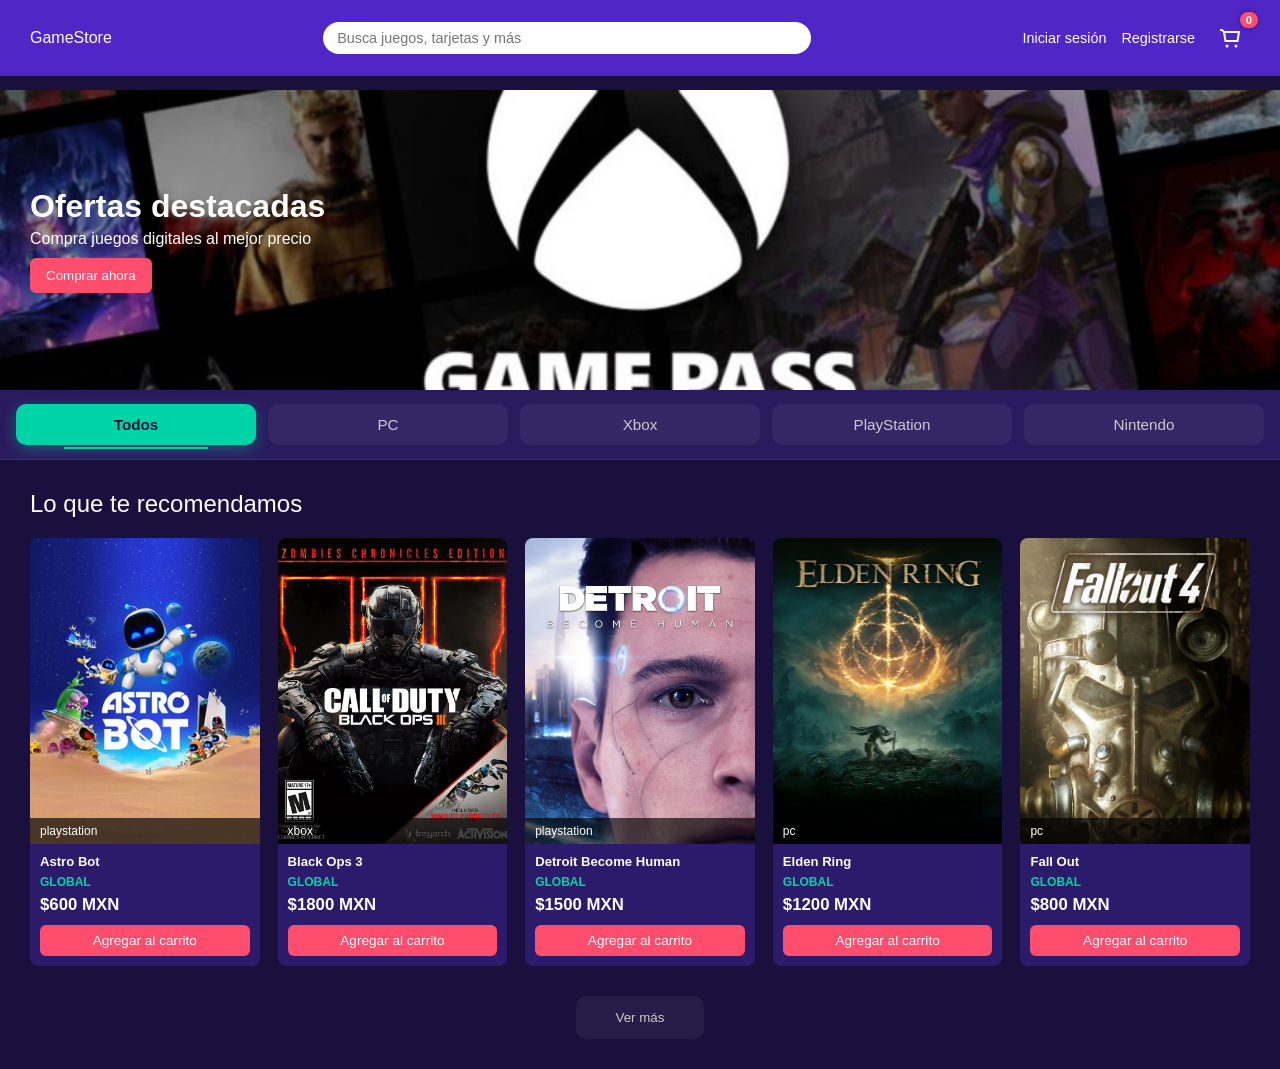
==== index.html @ f94c855f "feat: estructura inicial del frontend con catálogo y carrito" ====
<!doctype html>
<html lang="es">
  <head>
    <meta charset="UTF-8" />
    <title>GameStore</title>

    <!-- Configuración responsive -->
    <meta name="viewport" content="width=device-width, initial-scale=1.0" />

    <!-- Estilos principales -->
    <link rel="stylesheet" href="mystyles/base.css" />
    <link rel="stylesheet" href="mystyles/layout.css" />
    <link rel="stylesheet" href="mystyles/navbar.css" />
    <link rel="stylesheet" href="mystyles/hero.css" />
    <link rel="stylesheet" href="mystyles/platforms.css" />
    <link rel="stylesheet" href="mystyles/products.css" />
    <link rel="stylesheet" href="mystyles/cart.css" />

    <!-- PWA -->
    <link rel="manifest" href="manifest.json" />
    <meta name="theme-color" content="#ff4d6d" />
  </head>

  <body>
    <!-- Barra de navegación -->
    <header class="navbar">
      <a href="index.html" class="navbar__logo">GameStore</a>

      <!-- Buscador -->
      <input
        type="text"
        id="search"
        name="search"
        class="navbar__search"
        placeholder="Busca juegos, tarjetas y más"
        aria-label="Buscar productos"
      />

      <!-- Enlaces y carrito -->
      <nav class="navbar__links">
        <a href="#" class="navbar__link">Iniciar sesión</a>
        <a href="#" class="navbar__link">Registrarse</a>

        <!-- Botón carrito -->
        <button class="navbar__cart" type="button">
          <svg class="navbar__cart-icon" viewBox="0 0 24 24" fill="none">
            <path
              d="M6 6h15l-1.5 9h-12z"
              stroke="currentColor"
              stroke-width="2"
            />
            <circle cx="9" cy="20" r="1.5" fill="currentColor" />
            <circle cx="18" cy="20" r="1.5" fill="currentColor" />
            <path d="M6 6l-2-2H2" stroke="currentColor" stroke-width="2" />
          </svg>

          <!-- Contador de productos -->
          <span id="cartCount" class="navbar__cart-count">0</span>
        </button>
      </nav>
    </header>

    <!-- Banner principal -->
    <section class="hero">
      <div class="hero__content">
        <h1 class="hero__title">Ofertas destacadas</h1>
        <p class="hero__text">Compra juegos digitales al mejor precio</p>
        <button id="heroBuyBtn" class="hero__button" type="button">
          Comprar ahora
        </button>
      </div>
    </section>

    <!-- Filtro por plataformas -->
    <section class="platforms">
      <button class="platforms__item active" data-platform="all">Todos</button>
      <button class="platforms__item" data-platform="pc">PC</button>
      <button class="platforms__item" data-platform="xbox">Xbox</button>
      <button class="platforms__item" data-platform="playstation">
        PlayStation
      </button>
      <button class="platforms__item" data-platform="nintendo">Nintendo</button>
    </section>

    <!-- Catálogo de productos -->
    <main class="products">
      <h2 class="products__title">Lo que te recomendamos</h2>

      <!-- Aquí JS renderiza los juegos -->
      <div class="products__grid" id="productsGrid"></div>

      <!-- Botón cargar más -->
      <div class="products__actions">
        <button id="loadMoreBtn" class="products__button" type="button">
          Ver más
        </button>
      </div>
    </main>

    <!-- Panel lateral del carrito -->
    <div class="cartPanel" id="cartPanel">
      <div class="cartPanel__overlay" id="cartOverlay"></div>

      <aside class="cartPanel__content">
        <header class="cartPanel__header">
          <h3>Tu carrito</h3>
          <button id="closeCart" type="button">✕</button>
        </header>

        <!-- Productos añadidos -->
        <div class="cartPanel__items" id="cartItems"></div>

        <footer class="cartPanel__footer">
          <p>Total: <span id="cartTotal">$0 MXN</span></p>

          <button class="cartPanel__checkout" type="button">Comprar</button>

          <button id="clearCart" class="cartPanel__clear" type="button">
            Vaciar carrito
          </button>
        </footer>
      </aside>
    </div>

    <!-- Modal de compra -->
    <div class="modal" id="purchaseModal">
      <div class="modal__content">
        <p>Compra realizada con éxito 🎉</p>
        <button id="closeModal">Cerrar</button>
      </div>
    </div>

    <!-- Script principal -->
    <script src="./myscripts/checkout.js"></script>
    <script src="./myscripts/main.js"></script>

    <!-- Registro del Service Worker (PWA) -->
    <script>
      if ("serviceWorker" in navigator) {
        navigator.serviceWorker
          .register("./service-worker.js")
          .then(() => console.log("Service Worker registrado"))
          .catch((err) => console.log("Error:", err));
      }
    </script>
  </body>
</html>
---- mystyles/base.css ----
/* RESET */
/* elimina márgenes y padding por defecto */
* {
  margin: 0;
  padding: 0;
  box-sizing: border-box;
}

/* BODY BASE */
/* estilos base del sitio */
body {
  background: #1a103d;
  color: #fff;
  font-family: Arial, sans-serif;
}

/* CART ICON ANIMATION */
/* animación del icono del carrito */
.navbar__cart.bump {
  animation: bump 0.4s ease;
  color: #6c4cff;
  text-shadow: 0 0 10px rgba(108, 76, 255, 0.8);
}

@keyframes bump {
  0% { transform: scale(1); }
  30% { transform: scale(1.3) rotate(-3deg); }
  60% { transform: scale(1.3) rotate(3deg); }
  100% { transform: scale(1); }
}

/* MODAL */
/* ventana emergente del sistema */
.modal {
  position: fixed;
  top: 0;
  left: 0;
  width: 100%;
  height: 100%;
  display: none;
  justify-content: center;
  align-items: center;
  background: rgba(0,0,0,0.5);
  z-index: 999;
}

.modal.active {
  display: flex;
}

/* MODAL CONTENT */
/* contenido interno del modal */
.modal__content {
  background: #2a1f5c;
  color: #fff;
  padding: 25px;
  border-radius: 12px;
  text-align: center;
  box-shadow: 0 10px 30px rgba(0,0,0,0.4);
}

.modal__content button {
  margin-top: 15px;
  padding: 10px 15px;
  border: none;
  background: #6c4cff;
  color: white;
  border-radius: 6px;
  cursor: pointer;
}

/* EMPTY CART */
/* mensaje cuando el carrito está vacío */
.cart__empty {
  text-align: center;
  padding: 20px;
  opacity: 0.7;
}

/* PRODUCTS HOVER EFFECT */
/* animación hover en tarjetas de productos */
.products__grid > * {
  transition: transform 0.25s ease, box-shadow 0.25s ease;
}

.products__grid > *:hover {
  transform: translateY(-5px);
  box-shadow: 0 8px 20px rgba(0,0,0,0.2);
}

/* BUTTON BASE */
/* estilos base para botones */
button {
  transition: all 0.2s ease;
}

button:hover {
  transform: scale(1.05);
  opacity: 0.9;
}

/* CART ICON DISPLAY */
/* define comportamiento del icono del carrito */
.navbar__cart {
  display: inline-block;
}

/* FLYING IMAGE */
/* animación de imagen volando al carrito */
.fly-image {
  position: fixed;
  z-index: 1000;
  pointer-events: none;
  transition: all 0.7s ease-in-out;
  border-radius: 8px;
}

/* BODY NAVBAR OFFSET */
/* espacio superior para navbar fija */
body {
  padding-top: 90px;
}

/* FLYING IMAGE */
/* animación de imagen volando al carrito */
.fly-image {
  position: fixed;
  z-index: 1000;
  pointer-events: none;
  transition: all 0.7s ease;
  border-radius: 8px;
}

/* SEARCH HIGHLIGHT */
/* resaltado de texto en resultados de búsqueda */
.highlight {
  background: #ffd54f;
  color: #000;
  padding: 2px 4px;
  border-radius: 4px;
}

/* NAVBAR SCROLLED */
/* estilo de navbar al hacer scroll */
.navbar.scrolled {
  padding: 10px 30px;
  background: rgba(40, 20, 120, 0.95);
  box-shadow: 0 6px 20px rgba(0,0,0,0.4);
}
---- mystyles/layout.css ----
/* LAYOUT */
/* contenedores generales del sitio */
.container {
    /* espaciado interno */
    padding: 30px;

}
---- mystyles/navbar.css ----
/* NAVBAR */
/* barra superior fija del sitio */
.navbar {
    position: fixed;
    top: 0;
    left: 0;
    width: 100%;
    z-index: 1000;
    display: flex;
    align-items: center;
    justify-content: space-between;
    padding: 18px 30px;
    background: rgba(91, 43, 224, 0.85);
    backdrop-filter: blur(10px);
    transition: all 0.3s ease;
}

/* NAVBAR SCROLL */
/* estado cuando el usuario baja la página */
.navbar.scrolled {
    padding: 10px 30px;
    background: rgba(40, 20, 120, 0.95);
    box-shadow: 0 6px 20px rgba(0,0,0,0.4);
}

/* LOGO */
/* enlace del logo */
.navbar__logo {
    text-decoration: none;
    color: #fff;
}

/* SEARCH */
/* barra de búsqueda */
.navbar__search {
    width: 40%;
    padding: 8px 14px;
    border-radius: 20px;
    border: none;
    outline: none;
    font-size: 0.9rem;
}

/* LINKS */
/* contenedor de links y carrito */
.navbar__links {
    display: flex;
    align-items: center;
    gap: 15px;
}

/* LINK INDIVIDUAL */
.navbar__link {
    color: #fff;
    text-decoration: none;
    font-size: 0.9rem;
}

/* CARRITO */
/* botón del carrito */
.navbar__cart {
    position: relative;
    display: flex;
    align-items: center;
    justify-content: center;
    width: 40px;
    height: 40px;
    background: none;
    border: none;
    color: white;
    cursor: pointer;
    transition: all 0.2s ease;

}

/* ICONO CARRITO */
.navbar__cart-icon {
    width: 24px;
    height: 24px;

}

/* CONTADOR DEL CARRITO */
.navbar__cart-count {
    position: absolute;
    top: -6px;
    right: -8px;
    background: #ff4d6d;
    color: white;
    font-size: 0.7rem;
    font-weight: bold;
    padding: 2px 6px;
    border-radius: 999px;
    min-width: 18px;
    text-align: center;
    box-shadow: 0 0 6px rgba(0,0,0,0.4);
    transition: transform 0.2s ease;
}

/* CONTADOR POP */
/* animación al agregar producto */
.navbar__cart-count.pop {
    animation: pop 0.25s ease;
}

/* ANIMACION POP */
@keyframes pop {
    0% { transform: scale(1); }
    50% { transform: scale(1.4); }
    100% { transform: scale(1); }
}

/* CARRITO CON PRODUCTOS */
.navbar__cart.has-items {
    color: #00d4a6;
}

/* HOVER CARRITO */
.navbar__cart:hover {
    transform: scale(1.1);
    color: #00d4a6;
}

/* HOVER CON PRODUCTOS */
.navbar__cart.has-items:hover {
    text-shadow: 0 0 8px rgba(0,212,166,0.8);
}

/* CART PREVIEW */
/* mini panel que muestra productos del carrito */
.cart-preview {
    position: absolute;
    top: 120%;
    right: 0;
    width: 220px;
    max-height: 250px;
    overflow-y: auto;
    background: #1a103d;
    border-radius: 8px;
    padding: 10px;
    display: none;
    box-shadow: 0 10px 25px rgba(0,0,0,0.4);
    z-index: 1000;
}

/* MOSTRAR PREVIEW */
.navbar__cart:hover .cart-preview {
    display: block;
}

/* ITEM PREVIEW */
.cart-preview__item {
    display: flex;
    gap: 8px;
    margin-bottom: 8px;
}

/* IMAGEN ITEM */
.cart-preview__item img {
    width: 40px;
    height: 50px;
    object-fit: cover;
    border-radius: 4px;
}

/* INFO ITEM */
.cart-preview__info {

    font-size: 0.75rem;
    color: #fff;
}

/* CARRITO VACIO */
.cart-preview__empty {
    font-size: 0.8rem;
    color: #aaa;
    text-align: center;
}

/* NAVBAR MOBILE */
/* ajustes para pantallas pequeñas */
@media (max-width: 600px) {
    .navbar {
        padding: 10px;
    }
    .navbar__search {
        display: none;
    }
}
---- mystyles/hero.css ----
/* HERO */
/* contenedor principal del banner */
.hero {
    height: 300px;
    display: flex;
    align-items: center;
    padding: 30px;
    background: url('../assets/images/estemero.jpg') center / cover no-repeat;
}

/* HERO CONTENIDO */
/* bloque que contiene el texto y botón */
.hero__content {
    max-width: 400px;
}

/* HERO TITULO */
/* título principal del banner */
.hero__title {
    font-size: 2rem;
}

/* HERO TEXTO */
/* descripción debajo del título */
.hero__text {
    margin-top: 5px;
}

/* HERO BOTON */
/* botón principal de acción */
.hero__button {
    margin-top: 10px;
    padding: 10px 16px;
    border: none;
    background: #ff4d6d;
    color: #fff;
    border-radius: 6px;
    cursor: pointer;
}

/* HERO RESPONSIVE */
/* ajustes para pantallas pequeñas */
@media (max-width: 600px) {
    /* contenedor hero */
    .hero {
        height: 200px;
        padding: 20px;
    }
    /* tamaño del título */
    .hero__title {
        font-size: 1.5rem;
    }
}
---- mystyles/platforms.css ----
/* PLATFORMS */
/* contenedor de los filtros de plataforma */
.platforms {
    display: flex;
    width: 100%;
    padding: 8px 10px;
    background: #2a1a5e;
    border-bottom: 1px solid rgba(255,255,255,0.08);
}

/* PLATFORM ITEM */
/* botón individual de plataforma */
.platforms__item {
    flex: 1;
    display: flex;
    justify-content: center;
    align-items: center;
    margin: 6px;
    padding: 12px 0;
    background: rgba(255,255,255,0.05);
    border: none;
    border-radius: 10px;
    color: #ccc;
    font-size: 0.95rem;
    font-weight: 500;
    cursor: pointer;
    position: relative;
    transition: all 0.2s ease;
}

/* PLATFORM HOVER */
/* efecto al pasar el mouse */
.platforms__item:hover {
    background: rgba(255,255,255,0.1);
    color: #fff;
    transform: translateY(-2px);
}

/* PLATFORM ACTIVO */
/* estilo cuando la plataforma está seleccionada */
.platforms__item.active {
    background: #00d4a6;
    color: #1a103d;
    font-weight: 600;
    box-shadow: 0 4px 15px rgba(0, 212, 166, 0.35);
}

/* PLATFORM LINEA */
/* línea decorativa inferior */
.platforms__item::after {
    content: "";
    position: absolute;
    bottom: -4px;
    left: 50%;
    width: 0%;
    height: 2px;
    background: #00d4a6;
    transform: translateX(-50%);
    transition: width 0.25s ease;

}

/* LINEA HOVER */
.platforms__item:hover::after {
    width: 40%;
}

/* LINEA ACTIVA */
.platforms__item.active::after {
    width: 60%;
}

/* PLATFORMS RESPONSIVE */
/* ajustes para dispositivos móviles */
@media (max-width: 600px) {
    .platforms {
        overflow-x: auto;
        gap: 8px;
    }
    .platforms__item {
        flex: none;
        min-width: 90px;

    }
}
---- mystyles/products.css ----
/* PRODUCTS */
/* contenedor principal de la sección de productos */
.products {
    padding: 30px;
}

/* PRODUCTS TITULO */
/* título de la sección */
.products__title {
    margin-bottom: 20px;
    font-weight: 500;
}

/* PRODUCTS GRID */
/* grid donde se muestran las tarjetas de juegos */
.products__grid {
    display: grid;
    grid-template-columns: repeat(5, 1fr);
    gap: 18px;
}

/* CARD */
/* tarjeta individual del juego */
.card {
    background: #2c1a6b;
    border-radius: 8px;
    overflow: hidden;
    cursor: pointer;
    opacity: 0;
    transform: translateY(20px);
    animation: fadeUp 0.4s ease forwards;
    transition: transform 0.2s ease, box-shadow 0.2s ease;
}

/* CARD HOVER */
/* efecto visual al pasar el mouse */
.card:hover {
    transform: translateY(-6px);
    box-shadow:
        0 10px 25px rgba(0,0,0,0.4),
        0 0 10px rgba(0,212,166,0.15);
}

/* CARD IMAGEN */
/* contenedor de la imagen */
.card__image {
    position: relative;
    overflow: hidden;
}

/* IMAGEN DEL JUEGO */
.card__image img {
    width: 100%;
    aspect-ratio: 3 / 4;
    object-fit: cover;
    display: block;
    transition: transform 0.3s ease;
}

/* ZOOM IMAGEN HOVER */
.card:hover .card__image img {
    transform: scale(1.05);
}

/* PLATAFORMA */
/* etiqueta de consola o plataforma */
.card__platform {
    position: absolute;
    bottom: 0;
    width: 100%;
    padding: 6px 10px;
    font-size: 0.75rem;
    background: rgba(0, 0, 0, 0.65);
}

/* CARD BODY */
/* contenedor del texto de la tarjeta */
.card__body {
    padding: 10px;
}

/* TITULO DEL JUEGO */
.card__title {
    font-size: 0.82rem;
    margin-bottom: 6px;
}

/* REGION DEL JUEGO */
.card__region {
    font-size: 0.75rem;
    font-weight: 600;
    color: #00d4a6;
    margin-bottom: 6px;
}

/* PRECIO */
.card__price {
    font-size: 1.05rem;
    font-weight: 700;
}

/* BOTON AGREGAR AL CARRITO */
.card__button {
    margin-top: 10px;
    width: 100%;
    padding: 8px;
    border: none;
    border-radius: 6px;
    background: #ff4d6d;
    color: #fff;
    font-size: 0.85rem;
    cursor: pointer;
    transition: all 0.2s ease;
}

/* BOTON HOVER */
.card__button:hover {
    background: #e63e5c;
    transform: scale(1.03);
}

/* BOTON PRODUCTO AGREGADO */
/* cambia color cuando el juego ya está en el carrito */
.card__button--added {
    background: #00d4a6 !important;
    color: #1a103d;
}

/* BOTON VER MAS */
/* contenedor del botón */
.products__actions {
    display: flex;
    justify-content: center;
    margin-top: 30px;
}

/* BOTON VER MAS */
.products__button {
    padding: 14px 40px;
    background: rgba(255,255,255,0.05);
    border: none;
    border-radius: 10px;
    color: #ccc;
    cursor: pointer;
    transition: all 0.2s ease;
}

/* BOTON VER MAS HOVER */
.products__button:hover {
    background: rgba(255,255,255,0.1);
    color: #fff;
    transform: translateY(-2px);
}

/* RESPONSIVE */
/* ajustes para tablets */
@media (max-width: 1024px) {
    .products__grid {
        grid-template-columns: repeat(3, 1fr);
    }
}

/* RESPONSIVE */
/* ajustes para móviles */
@media (max-width: 600px) {
    .products__grid {
        grid-template-columns: repeat(2, 1fr);
        gap: 12px;
    }
    .products__button {
        width: 100%;
    }
}

/* ANIMACION CARDS */
/* animación al aparecer las tarjetas */
@keyframes fadeUp {
    to {
        opacity: 1;
        transform: translateY(0);
    }
}

/* CARD OCULTA */
/* usada cuando se filtran productos */
.card--hide {
    opacity: 0;
    transform: translateY(20px);
    transition: all 0.25s ease;
}

/* DELAY ANIMACION */
/* efecto cascada al cargar cards */
.card:nth-child(1) { animation-delay: 0.05s; }
.card:nth-child(2) { animation-delay: 0.1s; }
.card:nth-child(3) { animation-delay: 0.15s; }
.card:nth-child(4) { animation-delay: 0.2s; }
.card:nth-child(5) { animation-delay: 0.25s; }

/* SKELETON LOADING */
/* animación mientras cargan productos */
.skeleton {
    height: 100%;
    border-radius: 8px;
    background: linear-gradient(
        90deg,
        #2c1a6b 25%,
        #3a2380 50%,
        #2c1a6b 75%
    );
    background-size: 200% 100%;
    animation: loading 1.2s infinite;
}

/* ANIMACION SKELETON */
@keyframes loading {
    0% {
        background-position: 200% 0;
    }
    100% {
        background-position: -200% 0;
    }
}
---- mystyles/cart.css ----
/* CART PANEL */
/* contenedor principal del panel del carrito */
.cartPanel {
    position: fixed;
    inset: 0;
    display: none;
    z-index: 999;
}

.cartPanel.active {
    display: block;
}

/* CART OVERLAY */
/* fondo oscuro detrás del carrito */
.cartPanel__overlay {
    position: absolute;
    inset: 0;
    background: rgba(0,0,0,0.6);
}

/* CART CONTENT */
/* panel lateral donde se muestran los productos */
.cartPanel__content {
    position: absolute;
    right: -400px;
    top: 0;
    width: 350px;
    height: 100%;
    background: #1a103d;
    display: flex;
    flex-direction: column;
    transition: right 0.3s ease;
}

.cartPanel.active .cartPanel__content {
    right: 0;
}

/* CART HEADER */
/* encabezado del carrito */
.cartPanel__header {
    display: flex;
    justify-content: space-between;
    padding: 15px;
    border-bottom: 1px solid rgba(255,255,255,0.1);
}

/* CART ITEMS */
/* contenedor de la lista de productos */
.cartPanel__items {
    flex: 1;
    overflow-y: auto;
    padding: 10px;
}

/* CART ITEM */
/* tarjeta individual de producto en el carrito */
.cartPanel__item {
    display: flex;
    gap: 10px;

    background: #2c1a6b;
    padding: 8px;
    border-radius: 6px;
    margin-bottom: 10px;
}

.cartPanel__item img {
    width: 60px;
    height: 80px;
    object-fit: cover;
}

/* CART ITEM INFO */
/* información del producto */
.cartPanel__info {
    flex: 1;
}

/* QUANTITY CONTROLS */
/* botones para aumentar o disminuir cantidad */
.cartPanel__controls {
    display: flex;
    align-items: center;
    gap: 6px;
}

.qtyBtn {
    width: 24px;
    height: 24px;
    border: none;
    background: #00d4a6;
    color: #1a103d;
    font-weight: bold;
    border-radius: 4px;
    cursor: pointer;
}

/* ITEM SUBTOTAL */
/* precio subtotal del producto */
.cartPanel__subtotal {
    font-size: 0.8rem;
    color: #ccc;
}

/* REMOVE ITEM */
/* botón para eliminar producto del carrito */
.cartPanel__remove {
    margin-left: auto;
    background: none;
    border: none;
    color: #ff4d6d;
    font-size: 1.2rem;
    cursor: pointer;
    transition: all 0.2s ease;
}

.cartPanel__remove:hover {
    transform: scale(1.2);
}

/* CART FOOTER */
/* sección inferior con acciones de compra */
.cartPanel__footer {
    padding: 15px;
    border-top: 1px solid rgba(255,255,255,0.1);
}

/* CHECKOUT BUTTON */
/* botón para finalizar compra */
.cartPanel__checkout {
    width: 100%;
    padding: 10px;
    background: #00d4a6;
    border: none;
    border-radius: 6px;
    font-weight: bold;
    cursor: pointer;
}

/* CLEAR CART */
/* botón para vaciar el carrito */
.cartPanel__clear {
    margin-top: 10px;
    width: 100%;
    padding: 10px;
    border: none;
    border-radius: 6px;
    background: #ff4d6d;
    color: #fff;
    cursor: pointer;
}

.cartPanel__clear:hover {
    background: #e63e5c;
}

/* CART ICON ANIMATION */
/* animación cuando se agrega un producto */
.navbar__cart.bump {
    animation: bump 0.3s ease;
}

@keyframes bump {
    0% { transform: scale(1); }
    50% { transform: scale(1.15); }
    100% { transform: scale(1); }
}

/* vista previa del carrito */

.cart-preview {
    position: absolute;
    top: 45px;
    right: 0;
    width: 260px;
    max-height: 300px;
    background: #1e133f;
    border-radius: 10px;
    padding: 12px;
    box-shadow: 0 10px 25px rgba(0,0,0,0.4);
    display: none;
    overflow-y: auto;
    z-index: 200;
}

/* mostrar preview al pasar el mouse */
.navbar__cart:hover .cart-preview {
    display: block;
}

/* item dentro del preview */
.cart-preview__item {
    display: flex;
    align-items: center;
    gap: 8px;

    padding: 6px 0;

    border-bottom: 1px solid rgba(255,255,255,0.08);
}

.cart-preview__item img {
    width: 40px;
    height: 40px;
    object-fit: cover;
    border-radius: 6px;
}

.cart-preview__title {
    font-size: 0.8rem;
    color: #fff;
}
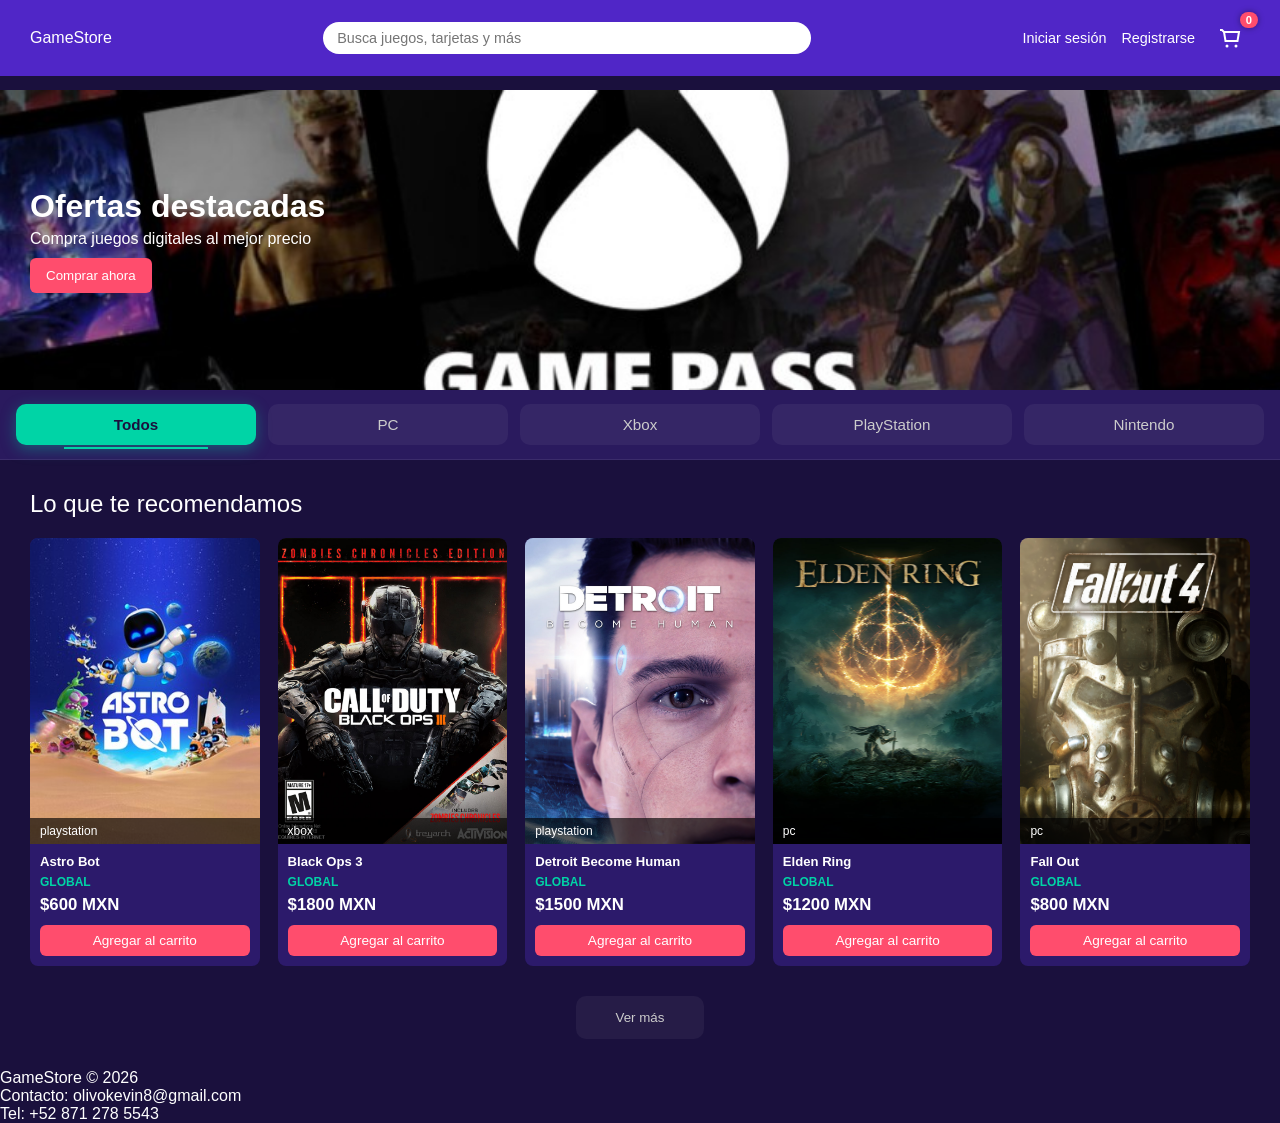
==== commit e8d9f285: "fix: agregar información de contacto en footer para validación de Stripe" ====
--- a/index.html
+++ b/index.html
@@ -143,5 +143,11 @@
           .catch((err) => console.log("Error:", err));
       }
     </script>
+
+    <footer>
+      <p>GameStore © 2026</p>
+      <p>Contacto: olivokevin8@gmail.com</p>
+      <p>Tel: +52 871 278 5543</p>
+    </footer>
   </body>
 </html>
